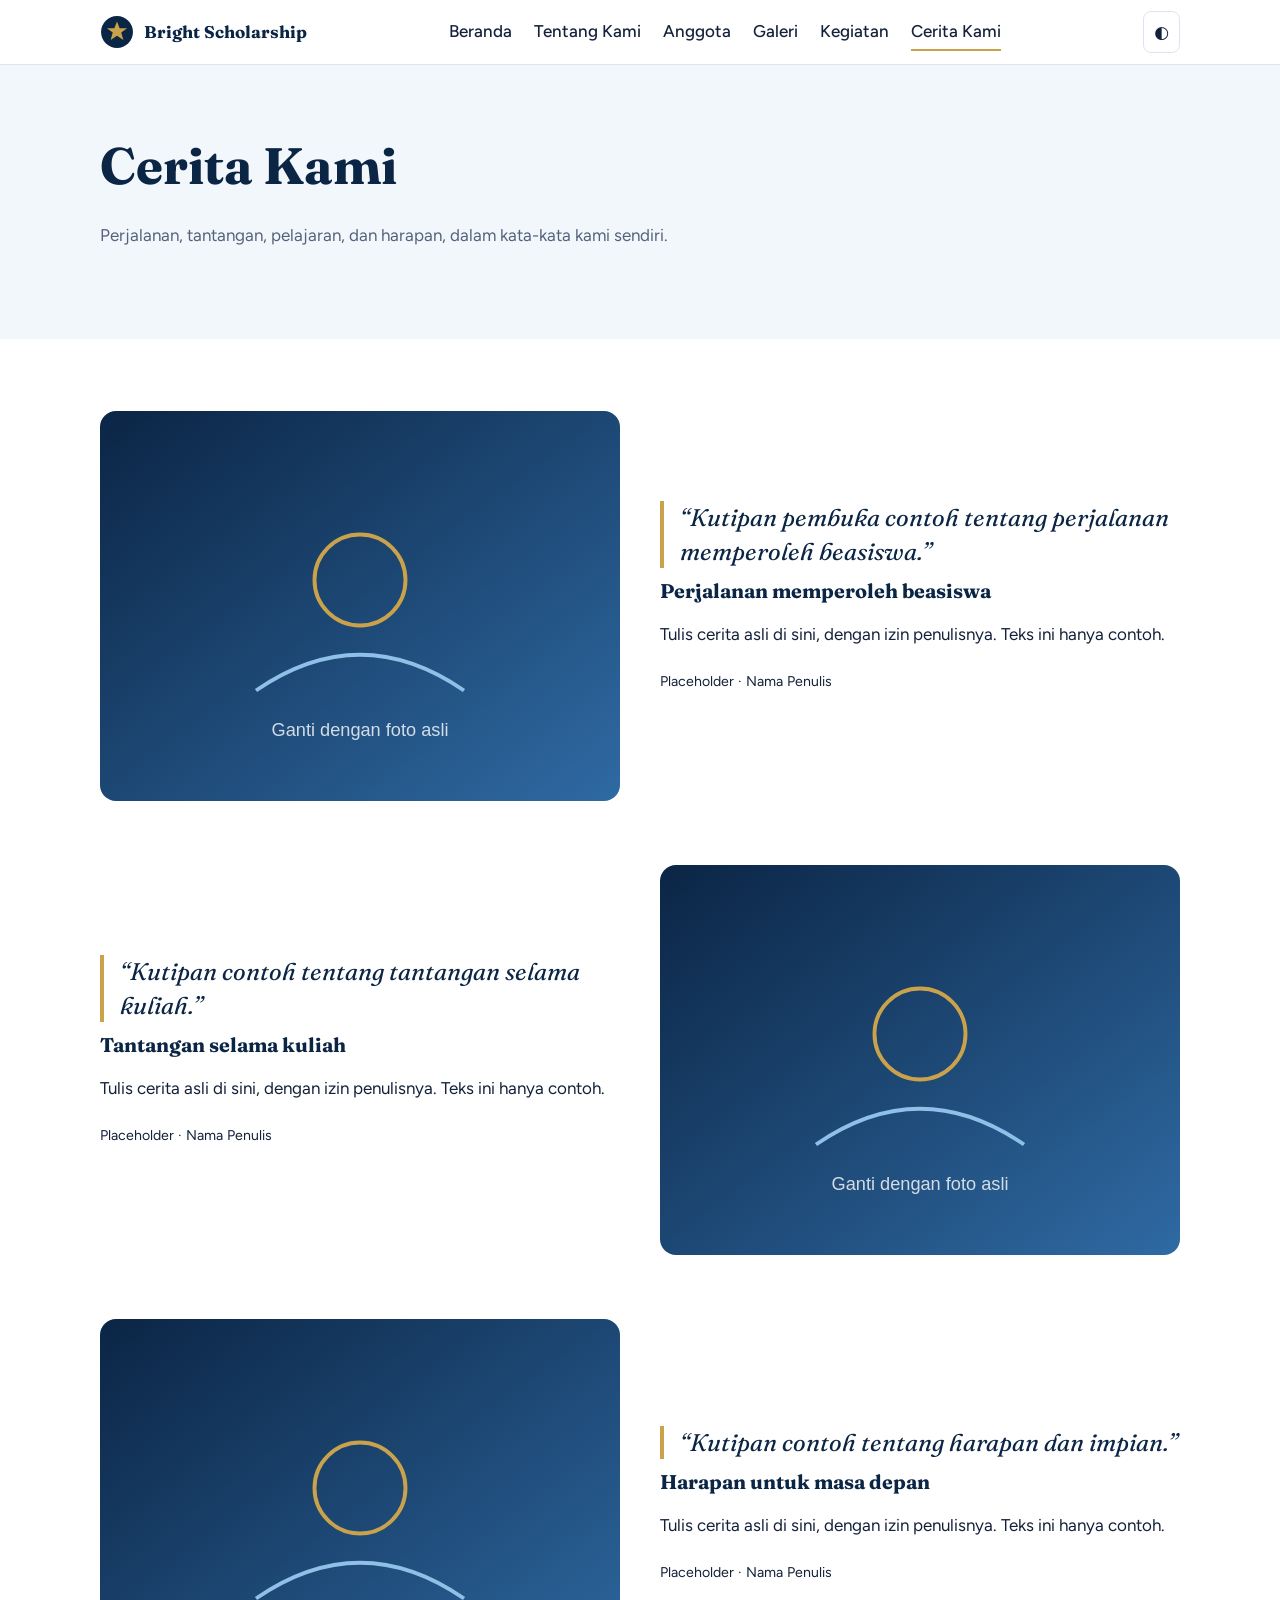
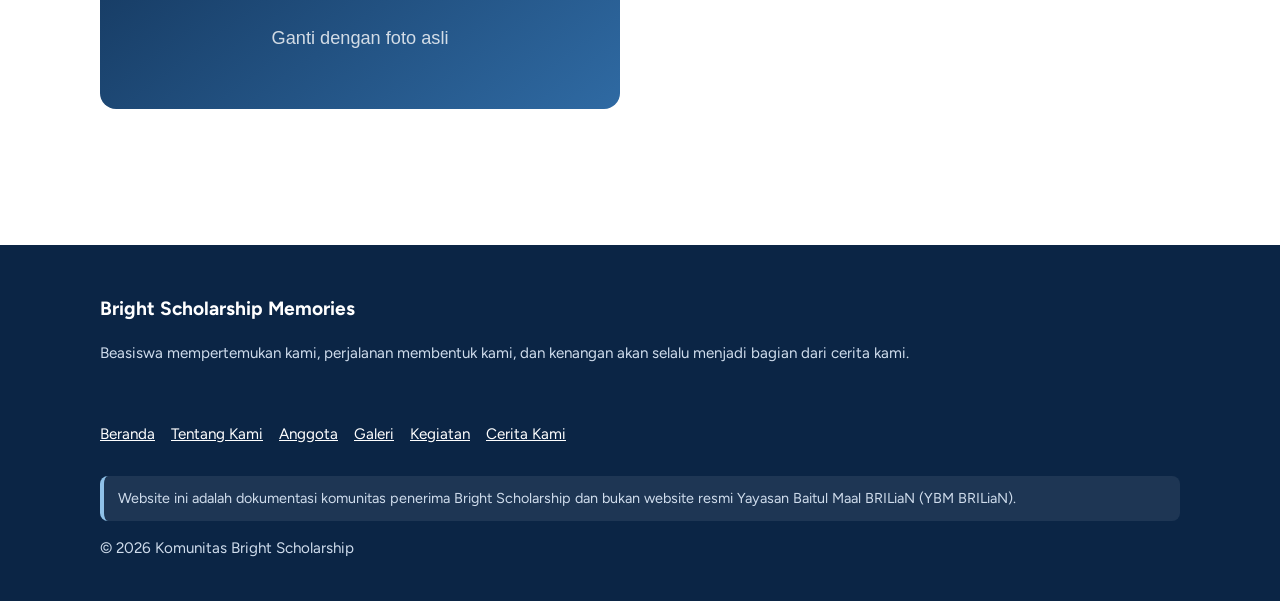
==== stories.html @ 8ffc28ab "bright" ====
<!DOCTYPE html>
<html lang="id"><head><meta charset="utf-8"><meta name="viewport" content="width=device-width,initial-scale=1">
<title>Cerita Kami | Bright Scholarship Memories</title><meta name="description" content="Kisah pribadi para penerima Bright Scholarship.">
<meta property="og:title" content="Cerita Kami | Bright Scholarship Memories"><meta property="og:description" content="Kisah pribadi para penerima Bright Scholarship."><meta property="og:type" content="website"><meta property="og:image" content="assets/images/hero.svg">
<link rel="icon" href="assets/icons/favicon.svg" type="image/svg+xml">
<link rel="preconnect" href="https://fonts.googleapis.com"><link rel="preconnect" href="https://fonts.gstatic.com" crossorigin>
<link href="https://fonts.googleapis.com/css2?family=Figtree:wght@400;500;600&family=Fraunces:ital,wght@0,600;0,700;1,600&display=swap" rel="stylesheet">
<link rel="stylesheet" href="assets/css/style.css"><link rel="stylesheet" href="assets/css/responsive.css">
</head><body><div id="site-header"></div><main>
<section class="alt"><div class="wrap"><h1 style="font-size:clamp(2rem,5vw,3.2rem)">Cerita Kami</h1><p class="lead">Perjalanan, tantangan, pelajaran, dan harapan, dalam kata-kata kami sendiri.</p></div></section><section><div class="wrap"><article class="story rv"><img src="assets/images/placeholder.svg" alt="Ilustrasi cerita (placeholder)" loading="lazy"><div><blockquote>“Kutipan pembuka contoh tentang perjalanan memperoleh beasiswa.”</blockquote><h3>Perjalanan memperoleh beasiswa</h3><p>Tulis cerita asli di sini, dengan izin penulisnya. Teks ini hanya contoh.</p><p><small>Placeholder · Nama Penulis</small></p></div></article><article class="story rv"><img src="assets/images/placeholder.svg" alt="Ilustrasi cerita (placeholder)" loading="lazy"><div><blockquote>“Kutipan contoh tentang tantangan selama kuliah.”</blockquote><h3>Tantangan selama kuliah</h3><p>Tulis cerita asli di sini, dengan izin penulisnya. Teks ini hanya contoh.</p><p><small>Placeholder · Nama Penulis</small></p></div></article><article class="story rv"><img src="assets/images/placeholder.svg" alt="Ilustrasi cerita (placeholder)" loading="lazy"><div><blockquote>“Kutipan contoh tentang harapan dan impian.”</blockquote><h3>Harapan untuk masa depan</h3><p>Tulis cerita asli di sini, dengan izin penulisnya. Teks ini hanya contoh.</p><p><small>Placeholder · Nama Penulis</small></p></div></article></div></section>
</main><div id="site-footer"></div>
<script src="assets/js/main.js"></script></body></html>
---- assets/css/style.css ----
/* Bright Scholarship Memories - gaya utama. Ubah warna di :root. */
:root{--navy:#0b2545;--sky:#8fc1e8;--gold:#c9a24b;--bg:#fff;--bg2:#f2f7fc;--text:#14213a;--muted:#55627a;--line:#dbe5f0;--card:#fff;--max:1120px}
[data-theme=dark]{--bg:#0a1424;--bg2:#101d33;--text:#e8eef7;--muted:#9fb0c8;--line:#22344f;--card:#12213a;--navy:#8fc1e8}
*{box-sizing:border-box}html{scroll-behavior:smooth}
body{margin:0;font:17px/1.7 Figtree,system-ui,sans-serif;background:var(--bg);color:var(--text)}
h1,h2,h3{font-family:Fraunces,Georgia,serif;line-height:1.15;color:var(--navy);margin:0 0 .5em}
h1{font-size:clamp(2.4rem,6vw,4.4rem)}h2{font-size:clamp(1.8rem,4vw,2.6rem)}
a{color:inherit}img{max-width:100%;display:block}
.wrap{max-width:var(--max);margin:0 auto;padding:0 20px}
section{padding:72px 0}.alt{background:var(--bg2)}
.lead{color:var(--muted);max-width:60ch}
header.nav{position:sticky;top:0;z-index:50;background:color-mix(in srgb,var(--bg) 92%,transparent);backdrop-filter:blur(8px);border-bottom:1px solid var(--line)}
.nav .wrap{display:flex;align-items:center;justify-content:space-between;height:64px}
.brand{display:flex;align-items:center;gap:10px;font-family:Fraunces,Georgia,serif;font-weight:700;text-decoration:none;color:var(--navy)}
.brand img{width:34px}
.menu{display:flex;gap:22px;align-items:center}
.menu a{text-decoration:none;font-weight:500;padding:4px 0;border-bottom:2px solid transparent}
.menu a:hover,.menu a.on{border-color:var(--gold)}
button{font:inherit;cursor:pointer}
.icon-btn{background:none;border:1px solid var(--line);color:var(--text);border-radius:8px;padding:6px 10px}
#burger{display:none}
:focus-visible{outline:3px solid var(--gold);outline-offset:2px}
.btn{display:inline-block;padding:12px 24px;border-radius:999px;background:var(--navy);color:#fff;text-decoration:none;font-weight:600;border:2px solid var(--navy)}
[data-theme=dark] .btn{color:#0a1424}
.btn.ghost{background:none;color:var(--navy)}
.hero{padding:64px 0 80px;background:linear-gradient(160deg,var(--bg2),var(--bg))}
.hero .wrap{display:grid;grid-template-columns:1.1fr .9fr;gap:48px;align-items:center}
.hero h1 span{display:block;color:var(--gold);font-style:italic}
.hero img{border-radius:24px 24px 120px 24px;box-shadow:0 24px 60px rgba(11,37,69,.25);border:6px solid var(--bg)}
.cta{display:flex;gap:12px;flex-wrap:wrap;margin-top:28px}
.stats{display:grid;grid-template-columns:repeat(3,1fr);gap:20px;margin-top:40px}
.stat{border-top:3px solid var(--gold);padding-top:10px}.stat b{font:700 2.4rem Fraunces,serif;color:var(--navy);display:block}
.grid{display:grid;grid-template-columns:repeat(auto-fill,minmax(250px,1fr));gap:24px}
.card{background:var(--card);border:1px solid var(--line);border-radius:16px;overflow:hidden}
.card .body{padding:18px}.card img{aspect-ratio:4/3;object-fit:cover;width:100%}
.member img{aspect-ratio:1}
.tag{display:inline-block;font-size:.8rem;padding:2px 10px;border-radius:99px;background:var(--bg2);color:var(--muted);margin:2px 2px 0 0}
.quote{font-style:italic;color:var(--muted)}
.tools{display:flex;gap:12px;flex-wrap:wrap;margin-bottom:28px}
.tools input,.tools select{font:inherit;padding:10px 14px;border:1px solid var(--line);border-radius:10px;background:var(--card);color:var(--text)}
.tools input{flex:1;min-width:200px}
.chips{display:flex;gap:8px;flex-wrap:wrap;margin-bottom:24px}
.chip{border:1px solid var(--line);background:var(--card);color:var(--text);border-radius:99px;padding:6px 16px}
.chip.on{background:var(--navy);color:#fff;border-color:var(--navy)}
[data-theme=dark] .chip.on{color:#0a1424}
.masonry{display:grid;grid-template-columns:repeat(auto-fill,minmax(220px,1fr));grid-auto-rows:200px;grid-auto-flow:dense;gap:14px}
.masonry figure{margin:0;position:relative;overflow:hidden;border-radius:14px;cursor:pointer}
.masonry .tall{grid-row:span 2}.masonry .wide{grid-column:span 2}
.masonry img{width:100%;height:100%;object-fit:cover;transition:transform .4s}
.masonry figure:hover img{transform:scale(1.05)}
.masonry figcaption{position:absolute;inset:auto 0 0;padding:10px 12px;color:#fff;font-size:.9rem;background:linear-gradient(transparent,rgba(11,37,69,.85))}
.timeline{border-left:3px solid var(--gold);margin-left:8px;padding-left:28px}
.timeline .card{margin-bottom:24px;position:relative;display:grid;grid-template-columns:220px 1fr}
.timeline .card:before{content:"";position:absolute;left:-39px;top:24px;width:14px;height:14px;border-radius:50%;background:var(--navy);border:3px solid var(--bg)}
.timeline .card img{height:100%;aspect-ratio:auto}
dialog{border:0;border-radius:20px;padding:0;max-width:min(720px,94vw);width:100%;background:var(--card);color:var(--text)}
dialog::backdrop{background:rgba(5,15,30,.7)}
dialog .body{padding:24px}dialog img{width:100%;max-height:60vh;object-fit:contain;background:#000}
.close{float:right}
.story{display:grid;grid-template-columns:1fr 1fr;gap:40px;align-items:center;margin-bottom:64px}
.story:nth-child(even) img{order:2}
.story img{border-radius:16px;aspect-ratio:4/3;object-fit:cover}
.story blockquote{margin:0 0 12px;font:italic 1.5rem/1.4 Fraunces,serif;color:var(--navy);border-left:4px solid var(--gold);padding-left:16px}
.note{font-size:.9rem;color:var(--muted);background:var(--bg2);border-left:4px solid var(--sky);padding:10px 14px;border-radius:8px}
footer{background:#0b2545;color:#cfdcec;padding:48px 0 24px;font-size:.95rem}
footer a{color:#fff}footer .cols{display:flex;gap:40px;flex-wrap:wrap;justify-content:space-between}
footer .links{display:flex;gap:16px;flex-wrap:wrap}
#top{position:fixed;right:18px;bottom:18px;display:none;background:var(--gold);color:#0b2545;border:0;border-radius:50%;width:44px;height:44px;font-weight:700;z-index:40}
.rv{opacity:0;transform:translateY(16px);transition:opacity .6s,transform .6s}.rv.in{opacity:1;transform:none}
.center{text-align:center;padding:120px 20px}
@media (prefers-reduced-motion:reduce){*{transition:none!important;scroll-behavior:auto!important}.rv{opacity:1;transform:none}}
---- assets/css/responsive.css ----
/* Penyesuaian tampilan untuk tablet dan HP */
@media (max-width:860px){
 #burger{display:inline-block}
 .menu{display:none;position:absolute;top:64px;left:0;right:0;flex-direction:column;align-items:flex-start;gap:0;background:var(--bg);border-bottom:1px solid var(--line);padding:8px 20px 16px}
 .menu.open{display:flex}.menu a{padding:10px 0;width:100%}
 .hero .wrap,.story{grid-template-columns:1fr}.story:nth-child(even) img{order:0}
 .timeline .card{grid-template-columns:1fr}.timeline .card img{aspect-ratio:16/9}
 section{padding:52px 0}
}
@media (max-width:480px){.stats{grid-template-columns:1fr}.masonry .wide{grid-column:span 1}}
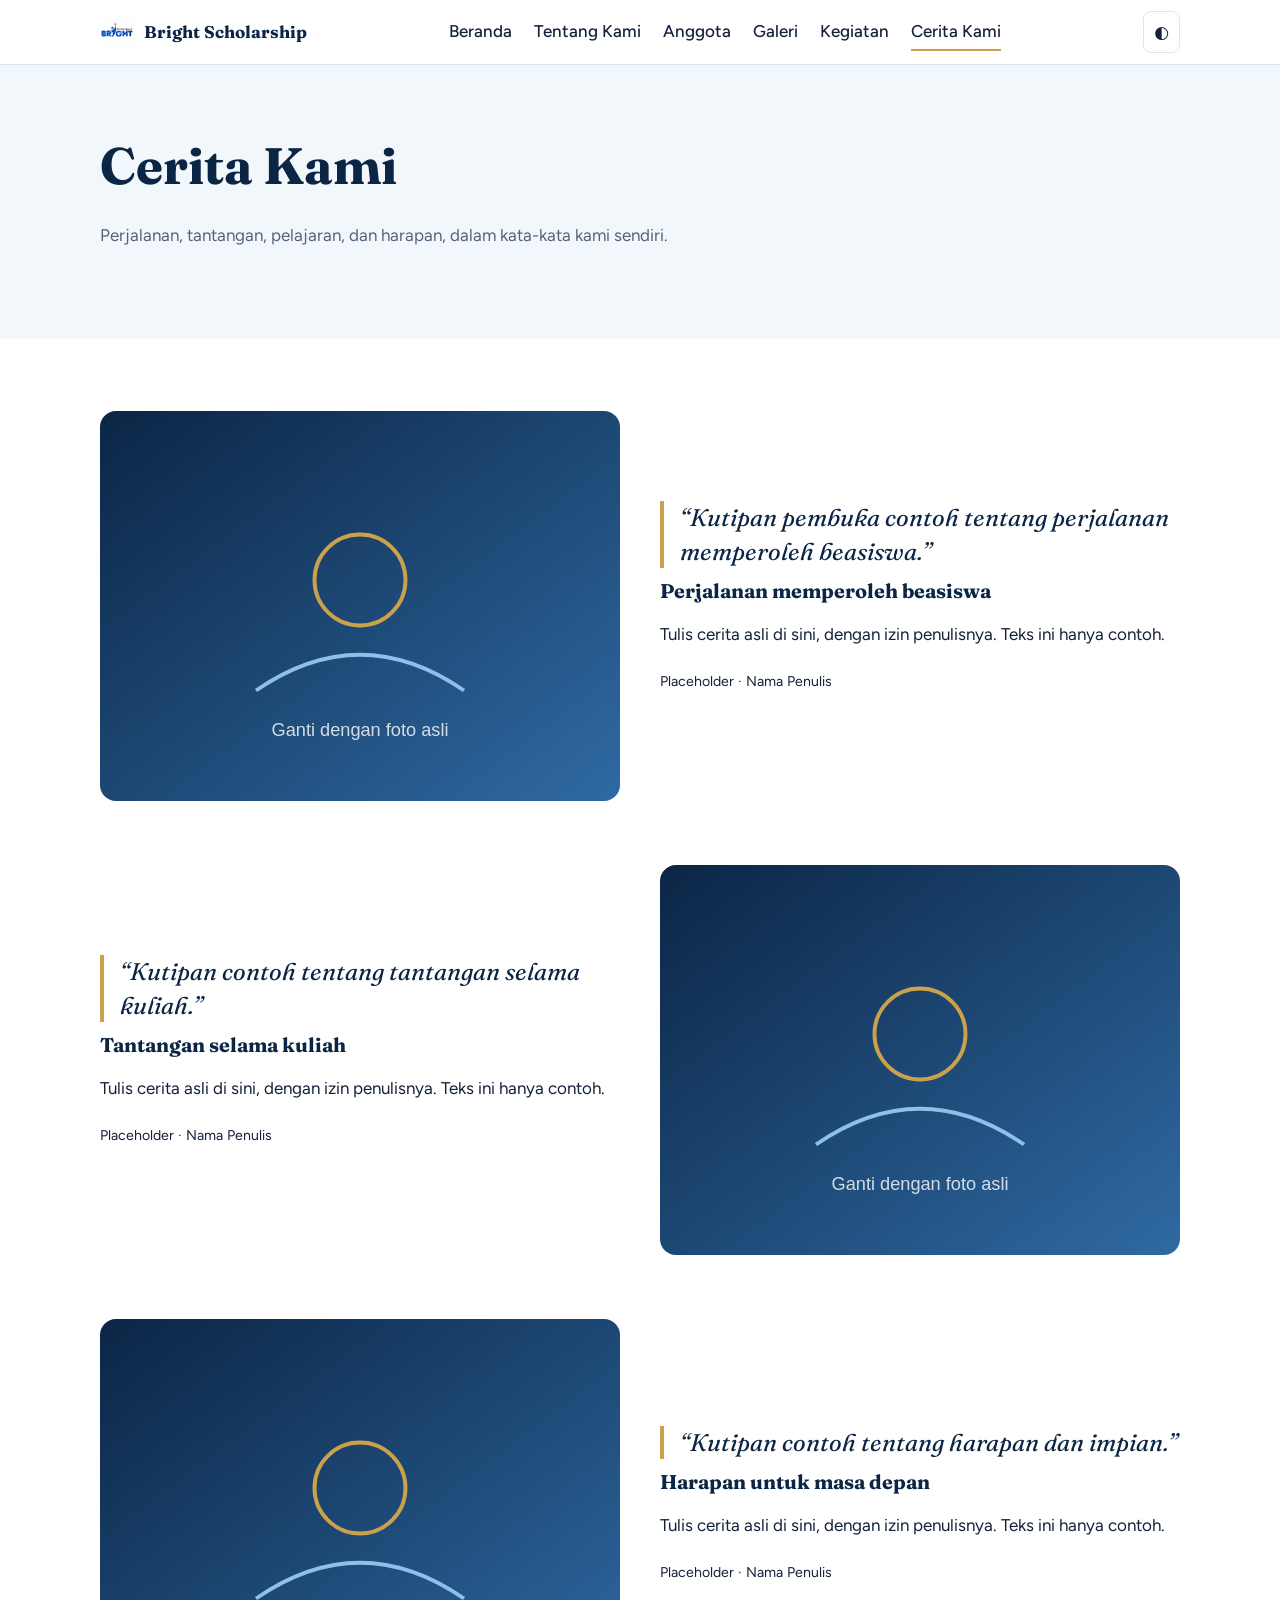
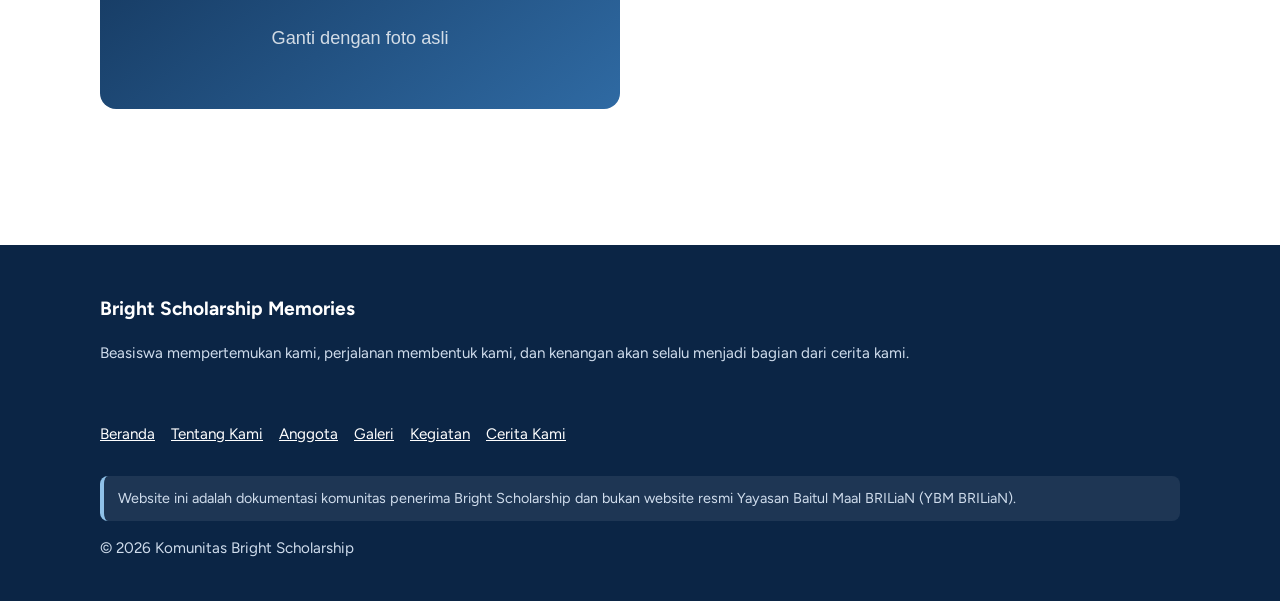
==== commit d7ebb775: "sfs" ====
--- a/stories.html
+++ b/stories.html
@@ -1,12 +1,12 @@
 <!DOCTYPE html>
 <html lang="id"><head><meta charset="utf-8"><meta name="viewport" content="width=device-width,initial-scale=1">
-<title>Cerita Kami | Bright Scholarship Memories</title><meta name="description" content="Kisah pribadi para penerima Bright Scholarship.">
-<meta property="og:title" content="Cerita Kami | Bright Scholarship Memories"><meta property="og:description" content="Kisah pribadi para penerima Bright Scholarship."><meta property="og:type" content="website"><meta property="og:image" content="assets/images/hero.svg">
+<title>Cerita Kami | memories BS 12 PADANG</title><meta name="description" content="Kisah pribadi para penerima Bright Scholarship.">
+<meta property="og:title" content="Cerita Kami | memories BS 12 PADANG"><meta property="og:description" content="Kisah pribadi para penerima Bright Scholarship."><meta property="og:type" content="website"><meta property="og:image" content="assets/images/hero.svg">
 <link rel="icon" href="assets/icons/favicon.svg" type="image/svg+xml">
 <link rel="preconnect" href="https://fonts.googleapis.com"><link rel="preconnect" href="https://fonts.gstatic.com" crossorigin>
 <link href="https://fonts.googleapis.com/css2?family=Figtree:wght@400;500;600&family=Fraunces:ital,wght@0,600;0,700;1,600&display=swap" rel="stylesheet">
 <link rel="stylesheet" href="assets/css/style.css"><link rel="stylesheet" href="assets/css/responsive.css">
 </head><body><div id="site-header"></div><main>
-<section class="alt"><div class="wrap"><h1 style="font-size:clamp(2rem,5vw,3.2rem)">Cerita Kami</h1><p class="lead">Perjalanan, tantangan, pelajaran, dan harapan, dalam kata-kata kami sendiri.</p></div></section><section><div class="wrap"><article class="story rv"><img src="assets/images/placeholder.svg" alt="Ilustrasi cerita (placeholder)" loading="lazy"><div><blockquote>“Kutipan pembuka contoh tentang perjalanan memperoleh beasiswa.”</blockquote><h3>Perjalanan memperoleh beasiswa</h3><p>Tulis cerita asli di sini, dengan izin penulisnya. Teks ini hanya contoh.</p><p><small>Placeholder · Nama Penulis</small></p></div></article><article class="story rv"><img src="assets/images/placeholder.svg" alt="Ilustrasi cerita (placeholder)" loading="lazy"><div><blockquote>“Kutipan contoh tentang tantangan selama kuliah.”</blockquote><h3>Tantangan selama kuliah</h3><p>Tulis cerita asli di sini, dengan izin penulisnya. Teks ini hanya contoh.</p><p><small>Placeholder · Nama Penulis</small></p></div></article><article class="story rv"><img src="assets/images/placeholder.svg" alt="Ilustrasi cerita (placeholder)" loading="lazy"><div><blockquote>“Kutipan contoh tentang harapan dan impian.”</blockquote><h3>Harapan untuk masa depan</h3><p>Tulis cerita asli di sini, dengan izin penulisnya. Teks ini hanya contoh.</p><p><small>Placeholder · Nama Penulis</small></p></div></article></div></section>
+<section class="alt"><div class="wrap"><h1 style="font-size:clamp(2rem,5vw,3.2rem)">Cerita Kami</h1><p class="lead">Perjalanan, tantangan, pelajaran, dan harapan, dalam kata-kata kami sendiri.</p></div></section><section><div class="wrap"><article class="story rv"><img src="assets/images/placeholder.svg" alt="Ilustrasi cerita (placeholder)" loading="lazy"><div><blockquote>“Kutipan pembuka contoh tentang perjalanan memperoleh beasiswa.”</blockquote><h3>Perjalanan memperoleh beasiswa</h3><p>Tulis cerita asli di sini, dengan izin penulisnya. Teks ini hanya contoh.</p><p><small>Placeholder · Nama Penulis</small></p></div></article><article class="story rv"><img src="assets/images/placeholder.svg" alt="Ilustrasi cerita (placeholder)" loading="lazy"><div><blockquote>“Kutipan contoh tentang tantangan selama kuliah.”</blockquote><h3>Tantangan selama kuliah</h3><p>Tulis cerita asli di sini, dengan izin penulisnya. Teks ini hanya contoh.</p><p><small>Placeholder · Nama Penulis</small></p></div></article><article class="story rv"><img src="assets/images/placeholder.svg" alt="Ilustrasi cerita (placeholder)" loading("lazy"><div><blockquote>“Kutipan contoh tentang harapan dan impian.”</blockquote><h3>Harapan untuk masa depan</h3><p>Tulis cerita asli di sini, dengan izin penulisnya. Teks ini hanya contoh.</p><p><small>Placeholder · Nama Penulis</small></p></div></article></div></section>
 </main><div id="site-footer"></div>
 <script src="assets/js/main.js"></script></body></html>
